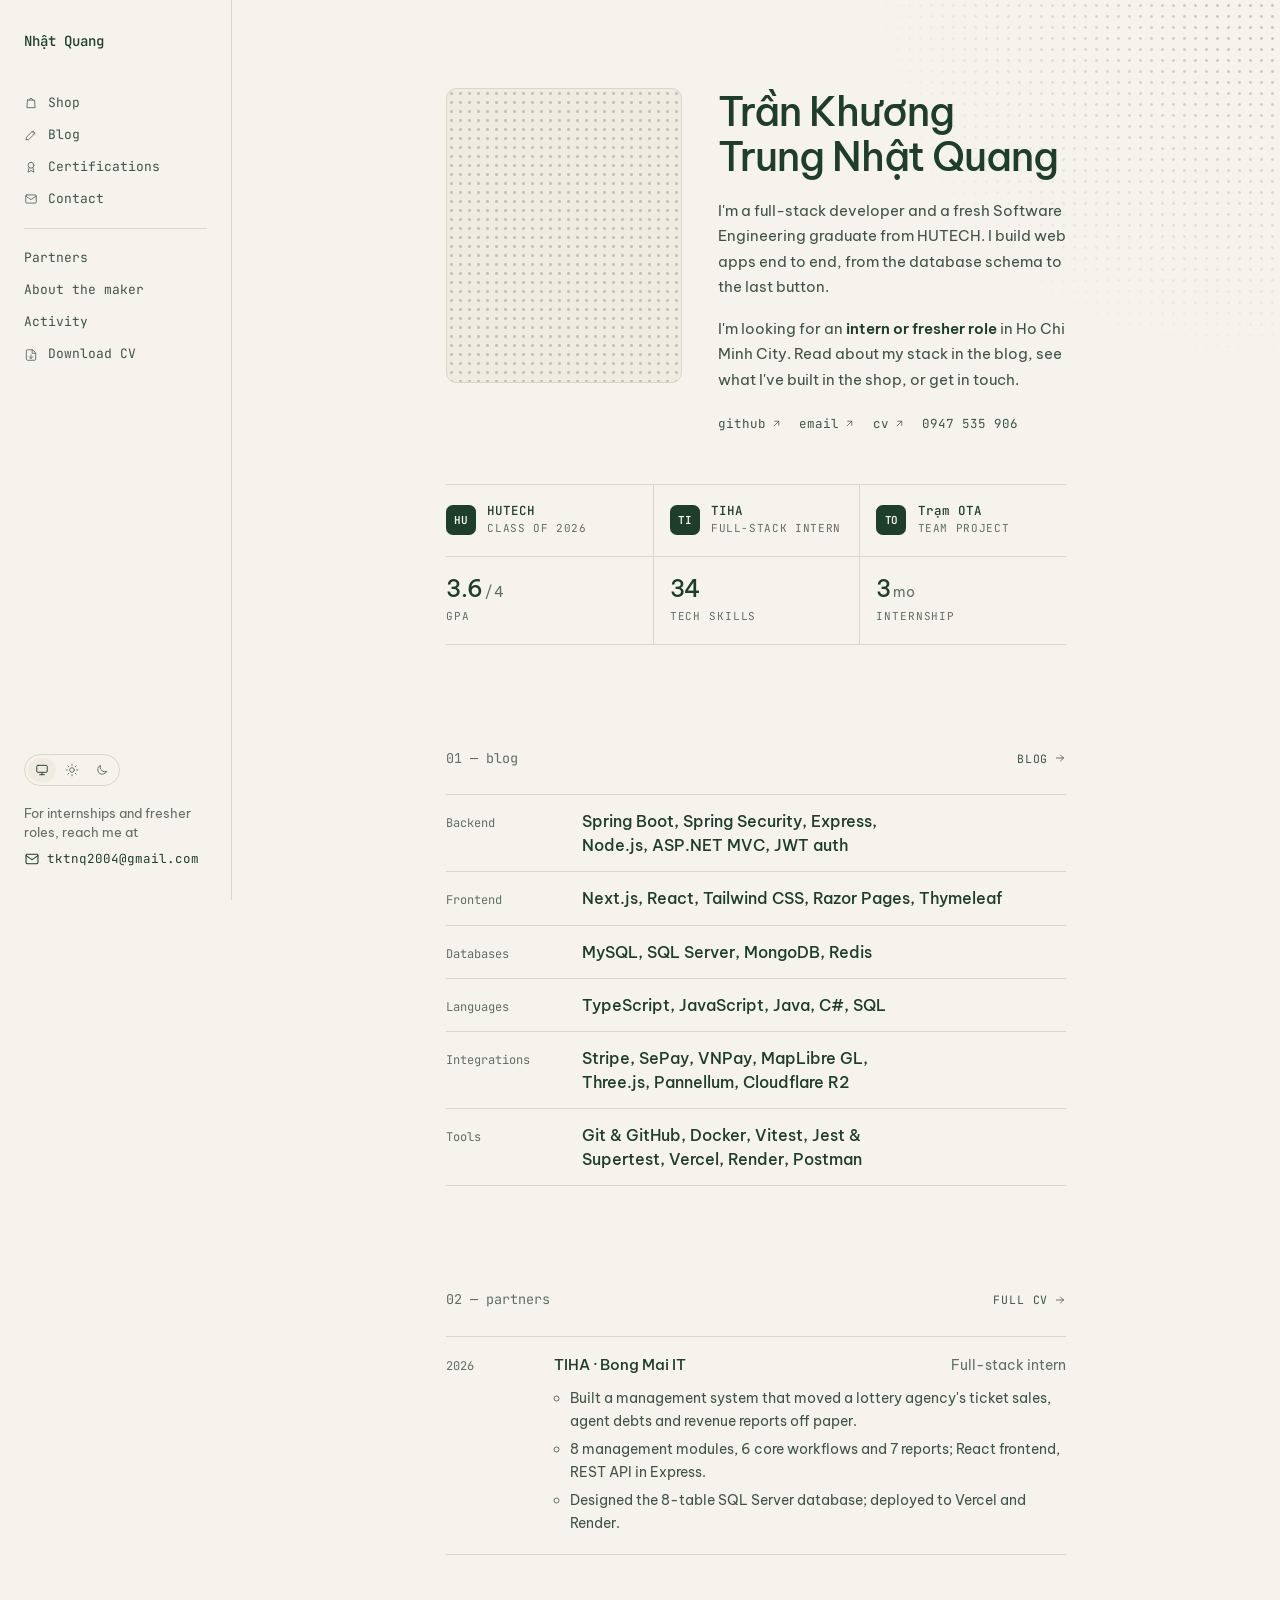
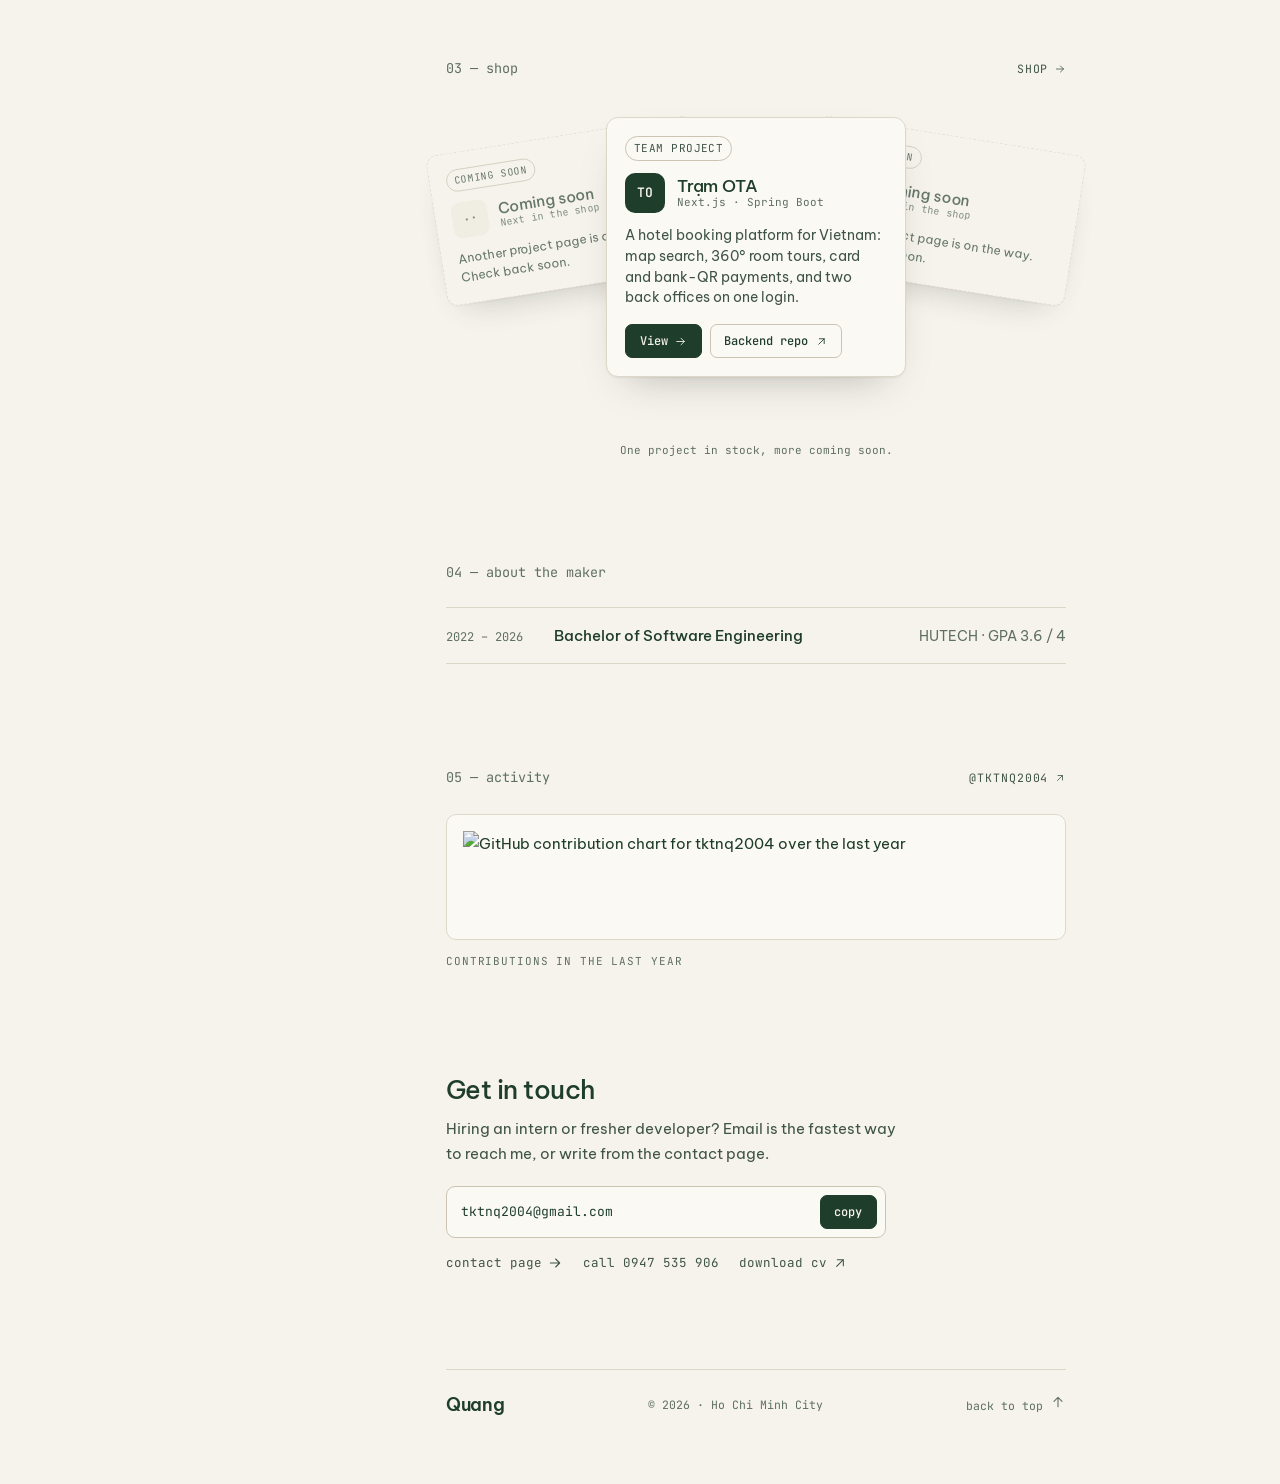
==== index.html @ 79e47b74 "first point" ====
<!doctype html>
<html lang="en">
<head>
  <meta charset="utf-8">
  <meta name="viewport" content="width=device-width, initial-scale=1">
  <title>Trần Khương Trung Nhật Quang · Full-stack Developer</title>
  <meta name="description" content="Intern / fresher full-stack developer in Ho Chi Minh City. CV, tech stack posts, projects and contact.">
  <meta property="og:title" content="Trần Khương Trung Nhật Quang · Full-stack Developer">
  <meta property="og:description" content="Intern / fresher full-stack developer in Ho Chi Minh City. CV, tech stack posts, projects and contact.">
  <meta property="og:type" content="website">
  <meta property="og:image" content="assets/og.png">
  <meta name="theme-color" content="#f6f3ec" media="(prefers-color-scheme: light)">
  <meta name="theme-color" content="#121a15" media="(prefers-color-scheme: dark)">
  <link rel="icon" href="assets/favicon.svg" type="image/svg+xml">
  <link rel="preconnect" href="https://fonts.googleapis.com">
  <link rel="preconnect" href="https://fonts.gstatic.com" crossorigin>
  <link rel="stylesheet" href="https://fonts.googleapis.com/css2?family=Be+Vietnam+Pro:wght@400;500;600&family=JetBrains+Mono:wght@400;500;600&display=swap">
  <script>try { var t = localStorage.getItem('theme'); if (t === 'light' || t === 'dark') document.documentElement.dataset.theme = t; } catch (e) {}</script>
  <link rel="stylesheet" href="styles.css">
</head>
<body>
  <svg width="0" height="0" style="position:absolute" aria-hidden="true">
    <symbol id="i-arrow" viewBox="0 0 24 24"><path d="M5 12h14M13 6l6 6-6 6"/></symbol>
    <symbol id="i-ext" viewBox="0 0 24 24"><path d="M7 17L17 7M8 7h9v9"/></symbol>
    <symbol id="i-up" viewBox="0 0 24 24"><path d="M12 19V5M6 11l6-6 6 6"/></symbol>
    <symbol id="i-bag" viewBox="0 0 24 24"><path d="M6 7h12l1 13H5L6 7z"/><path d="M9 7a3 3 0 0 1 6 0"/></symbol>
    <symbol id="i-pen" viewBox="0 0 24 24"><path d="M4 20h4L19 9l-4-4L4 16v4z"/><path d="M14 6l4 4"/></symbol>
    <symbol id="i-award" viewBox="0 0 24 24"><circle cx="12" cy="9" r="5"/><path d="M8.5 13.5L7 21l5-3 5 3-1.5-7.5"/></symbol>
    <symbol id="i-list" viewBox="0 0 24 24"><rect x="5" y="4" width="14" height="17" rx="2"/><path d="M9 4h6v3H9zM9 11h6M9 15h4"/></symbol>
    <symbol id="i-file" viewBox="0 0 24 24"><path d="M14 3H6a2 2 0 0 0-2 2v14a2 2 0 0 0 2 2h12a2 2 0 0 0 2-2V9z"/><path d="M14 3v6h6M12 12v6M9 15l3 3 3-3"/></symbol>
    <symbol id="i-mail" viewBox="0 0 24 24"><rect x="3" y="5" width="18" height="14" rx="2"/><path d="M3 7l9 6 9-6"/></symbol>
    <symbol id="i-monitor" viewBox="0 0 24 24"><rect x="3" y="4" width="18" height="12" rx="2"/><path d="M8 20h8M12 16v4"/></symbol>
    <symbol id="i-sun" viewBox="0 0 24 24"><circle cx="12" cy="12" r="4"/><path d="M12 2v2M12 20v2M4.9 4.9l1.4 1.4M17.7 17.7l1.4 1.4M2 12h2M20 12h2M4.9 19.1l1.4-1.4M17.7 6.3l1.4-1.4"/></symbol>
    <symbol id="i-moon" viewBox="0 0 24 24"><path d="M20 14.5A8 8 0 0 1 9.5 4a8 8 0 1 0 10.5 10.5Z"/></symbol>
    <symbol id="i-menu" viewBox="0 0 24 24"><path d="M4 7h16M4 12h16M4 17h16"/></symbol>
    <symbol id="i-close" viewBox="0 0 24 24"><path d="M6 6l12 12M18 6L6 18"/></symbol>
    <symbol id="i-plus" viewBox="0 0 24 24"><path d="M12 5v14M5 12h14"/></symbol>
    <symbol id="i-check" viewBox="0 0 24 24"><path d="M5 12l5 5 9-10"/></symbol>
  </svg>

  <a class="skip" href="#main">Skip to content</a>

  <header class="topbar">
    <a href="index.html">Nhật Quang</a>
    <button class="menu-btn" type="button" aria-label="Open menu" aria-expanded="false" aria-controls="side"><svg class="icon" aria-hidden="true"><use href="#i-menu"/></svg></button>
  </header>

  <aside class="side" id="side" aria-label="Site">
    <a class="side-name" href="index.html">Nhật Quang</a>
    <nav aria-label="Main">
      <div class="side-group">
        <a href="shop.html"><svg class="icon" aria-hidden="true"><use href="#i-bag"/></svg>Shop</a>
        <a href="blog.html"><svg class="icon" aria-hidden="true"><use href="#i-pen"/></svg>Blog</a>
        <a href="certifications.html"><svg class="icon" aria-hidden="true"><use href="#i-award"/></svg>Certifications</a>
        <a href="contact.html"><svg class="icon" aria-hidden="true"><use href="#i-mail"/></svg>Contact</a>
      </div>
      <div class="side-group">
        <a href="index.html#partners">Partners</a>
        <a href="index.html#maker">About the maker</a>
        <a href="index.html#activity">Activity</a>
        <a href="assets/Tran-Khuong-Trung-Nhat-Quang-CV.pdf" download><svg class="icon" aria-hidden="true"><use href="#i-file"/></svg>Download CV</a>
      </div>
    </nav>
    <div class="side-foot">
      <div class="theme" role="group" aria-label="Theme">
        <button type="button" data-theme-set="system" aria-label="Use system theme"><svg class="icon" aria-hidden="true"><use href="#i-monitor"/></svg></button>
        <button type="button" data-theme-set="light" aria-label="Light theme"><svg class="icon" aria-hidden="true"><use href="#i-sun"/></svg></button>
        <button type="button" data-theme-set="dark" aria-label="Dark theme"><svg class="icon" aria-hidden="true"><use href="#i-moon"/></svg></button>
      </div>
      <p class="side-reach">For internships and fresher roles, reach me at</p>
      <a class="side-mail" href="mailto:tktnq2004@gmail.com"><svg class="icon" aria-hidden="true"><use href="#i-mail"/></svg>tktnq2004@gmail.com</a>
    </div>
  </aside>

  <main class="main" id="main">
    <div class="dots dots-tr" aria-hidden="true"></div>
    <div class="col">
      <section class="hero" aria-label="Introduction">
        <div class="avatar">
          <!-- Portrait goes here: save it as assets/avatar.jpg (about 4:5). Until then the dot frame shows. -->
          <img src="assets/avatar.jpg" width="472" height="590" alt="Portrait of Trần Khương Trung Nhật Quang">
        </div>
        <div>
          <h1>Trần Khương Trung Nhật Quang</h1>
          <p>I'm a full-stack developer and a fresh Software Engineering graduate from HUTECH. I build web apps end to end, from the database schema to the last button.</p>
          <p>I'm looking for an <strong>intern or fresher role</strong> in Ho Chi Minh City. Read about my stack in the blog, see what I've built in the shop, or get in touch.</p>
          <ul class="links">
            <li><a href="https://github.com/tktnq2004" rel="me noopener">github <svg class="icon" aria-hidden="true"><use href="#i-ext"/></svg></a></li>
            <li><a href="mailto:tktnq2004@gmail.com">email <svg class="icon" aria-hidden="true"><use href="#i-ext"/></svg></a></li>
            <li><a href="assets/Tran-Khuong-Trung-Nhat-Quang-CV.pdf" download>cv <svg class="icon" aria-hidden="true"><use href="#i-ext"/></svg></a></li>
            <li><a href="tel:+84947535906">0947 535 906</a></li>
            <!-- TODO: add linkedin once you have the URL -->
          </ul>
        </div>
      </section>

      <div class="facts-grid">
        <div class="row3">
          <div class="badge"><span class="mono-tile" aria-hidden="true">HU</span><div><b>HUTECH</b><span>Class of 2026</span></div></div>
          <div class="badge"><span class="mono-tile" aria-hidden="true">TI</span><div><b>TIHA</b><span>Full-stack intern</span></div></div>
          <div class="badge"><span class="mono-tile" aria-hidden="true">TO</span><div><b>Trạm OTA</b><span>Team project</span></div></div>
        </div>
        <div class="row3 stats">
          <div class="stat"><b>3.6<small> / 4</small></b><span>GPA</span></div>
          <div class="stat"><b>34</b><span>Tech skills</span></div>
          <div class="stat"><b>3<small> mo</small></b><span>Internship</span></div>
        </div>
      </div>

      <div class="sections">
      <section class="sec" id="blog" aria-labelledby="h-blog">
        <div class="sec-head">
          <h2 id="h-blog">blog</h2>
          <a class="sec-more" href="blog.html">blog <svg class="icon" aria-hidden="true"><use href="#i-arrow"/></svg></a>
        </div>
        <ul class="stack-list">
          <li id="backend"><span class="stack-k">Backend</span><h3>Spring Boot, Spring Security, Express, Node.js, ASP.NET MVC, JWT auth</h3></li>
          <li id="frontend"><span class="stack-k">Frontend</span><h3>Next.js, React, Tailwind CSS, Razor Pages, Thymeleaf</h3></li>
          <li id="databases"><span class="stack-k">Databases</span><h3>MySQL, SQL Server, MongoDB, Redis</h3></li>
          <li id="languages"><span class="stack-k">Languages</span><h3>TypeScript, JavaScript, Java, C#, SQL</h3></li>
          <li id="integrations"><span class="stack-k">Integrations</span><h3>Stripe, SePay, VNPay, MapLibre GL, Three.js, Pannellum, Cloudflare R2</h3></li>
          <li id="tools"><span class="stack-k">Tools</span><h3>Git &amp; GitHub, Docker, Vitest, Jest &amp; Supertest, Vercel, Render, Postman</h3></li>
        </ul>
      </section>

      <section class="sec" id="partners" aria-labelledby="h-partners">
        <div class="sec-head">
          <h2 id="h-partners">partners</h2>
          <a class="sec-more" href="assets/Tran-Khuong-Trung-Nhat-Quang-CV.pdf" download>full cv <svg class="icon" aria-hidden="true"><use href="#i-arrow"/></svg></a>
        </div>
        <ul class="rows">
          <li>
            <div class="row-line"><span class="row-when">2026</span><span class="row-title">TIHA · Bong Mai IT</span><span class="row-org">Full-stack intern</span></div>
            <div class="row-detail">
              <ul>
                <li>Built a management system that moved a lottery agency's ticket sales, agent debts and revenue reports off paper.</li>
                <li>8 management modules, 6 core workflows and 7 reports; React frontend, REST API in Express.</li>
                <li>Designed the 8-table SQL Server database; deployed to Vercel and Render.</li>
              </ul>
            </div>
          </li>
        </ul>
      </section>

      <section class="sec" id="shop" aria-labelledby="h-shop">
        <div class="sec-head">
          <h2 id="h-shop">shop</h2>
          <a class="sec-more" href="shop.html">shop <svg class="icon" aria-hidden="true"><use href="#i-arrow"/></svg></a>
        </div>
        <div class="fan" data-fan data-start="1">
            <article class="pcard pcard-soon" data-pos="-1">
              <ul class="tags"><li>Coming soon</li></ul>
              <div class="pcard-head">
                <span class="mono-tile" aria-hidden="true">··</span>
                <h3>Coming soon<small>Next in the shop</small></h3>
              </div>
              <p>Another project page is on the way. Check back soon.</p>
            </article>
            <article class="pcard" data-pos="0">
              <ul class="tags"><li>Team project</li></ul>
              <div class="pcard-head">
                <span class="mono-tile" aria-hidden="true">TO</span>
                <h3>Trạm OTA<small>Next.js · Spring Boot</small></h3>
              </div>
              <p>A hotel booking platform for Vietnam: map search, 360° room tours, card and bank-QR payments, and two back offices on one login.</p>
              <div class="pcard-actions">
                <a class="btn btn-ink" href="shop-tram-ota.html">View <svg class="icon" aria-hidden="true"><use href="#i-arrow"/></svg></a>
                <a class="btn btn-line" href="https://github.com/tktnq2004/Mini-OTA-Upgrade" rel="noopener">Backend repo <svg class="icon" aria-hidden="true"><use href="#i-ext"/></svg></a>
              </div>
            </article>
            <article class="pcard pcard-soon" data-pos="1">
              <ul class="tags"><li>Coming soon</li></ul>
              <div class="pcard-head">
                <span class="mono-tile" aria-hidden="true">··</span>
                <h3>Coming soon<small>Next in the shop</small></h3>
              </div>
              <p>Another project page is on the way. Check back soon.</p>
            </article>
        </div>
        <p class="fan-hint">One project in stock, more coming soon.</p>
      </section>

      <section class="sec" id="maker" aria-labelledby="h-maker">
        <div class="sec-head">
          <h2 id="h-maker">about the maker</h2>
        </div>
        <ul class="rows">
          <li><div class="row-line"><span class="row-when">2022 – 2026</span><span class="row-title">Bachelor of Software Engineering</span><span class="row-org">HUTECH · GPA 3.6 / 4</span></div></li>
        </ul>
      </section>

      <section class="sec" id="certifications" data-certs hidden aria-labelledby="h-certs">
        <div class="sec-head">
          <h2 id="h-certs">certifications</h2>
          <a class="sec-more" href="certifications.html">all certifications <svg class="icon" aria-hidden="true"><use href="#i-arrow"/></svg></a>
        </div>
        <div class="certs"></div>
      </section>

      <section class="sec" id="activity" aria-labelledby="h-gh">
        <div class="sec-head">
          <h2 id="h-gh">activity</h2>
          <a class="sec-more" href="https://github.com/tktnq2004" rel="noopener">@tktnq2004 <svg class="icon" aria-hidden="true"><use href="#i-ext"/></svg></a>
        </div>
        <div class="gh">
          <img src="https://ghchart.rshah.org/1f3d2b/tktnq2004" width="663" height="104" alt="GitHub contribution chart for tktnq2004 over the last year" loading="lazy">
        </div>
        <p class="gh-cap">Contributions in the last year</p>
      </section>
      </div>

      <section class="hello" id="contact" aria-labelledby="h-hello">
        <h2 id="h-hello">Get in touch</h2>
        <p>Hiring an intern or fresher developer? Email is the fastest way to reach me, or write from the contact page.</p>
        <div class="mailbox">
          <span>tktnq2004@gmail.com</span>
          <button class="btn btn-ink" type="button" data-copy="tktnq2004@gmail.com">copy</button>
        </div>
        <div class="hello-links">
          <a href="contact.html">contact page <svg class="icon" aria-hidden="true"><use href="#i-arrow"/></svg></a>
          <a href="tel:+84947535906">call 0947 535 906</a>
          <a href="assets/Tran-Khuong-Trung-Nhat-Quang-CV.pdf" download>download cv <svg class="icon" aria-hidden="true"><use href="#i-ext"/></svg></a>
        </div>
      </section>

      <footer class="foot">
        <b>Quang</b>
        <span>© 2026 · Ho Chi Minh City</span>
        <a href="#main">back to top <svg class="icon" aria-hidden="true"><use href="#i-up"/></svg></a>
      </footer>
    </div>
  </main>

  <script src="data/certifications.js"></script>
  <script src="script.js"></script>
</body>
</html>
---- styles.css ----
:root {
  --paper: #f6f3ec;
  --surface: #fbf9f4;
  --sunk: #efebe1;
  --ink: #1f3d2b;
  --ink-2: #3f5446;
  --ink-3: #5f6f63;
  --line: #ddd7c9;
  --line-2: #cbc4b3;
  --accent: #c4622d;
  --accent-ink: #a64e1f;
  --accent-fill: #b0521d;
  --on-accent: #ffffff;
  --dot: rgba(31, 61, 43, .22);
  --card-shadow: 0 1px 2px rgba(31, 41, 30, .06), 0 18px 40px -22px rgba(31, 41, 30, .35);
  --ok: #2f7d4e;
  --bad: #b8432f;
  --on-status: #ffffff;
  --side: 232px;
  --col: 620px;
  --mono: "JetBrains Mono", ui-monospace, "Cascadia Code", Menlo, Consolas, monospace;
  color-scheme: light;
}

@media (prefers-color-scheme: dark) {
  :root:not([data-theme="light"]) {
    --paper: #121a15;
    --surface: #18221c;
    --sunk: #1d2822;
    --ink: #ebe6d9;
    --ink-2: #c6c3b6;
    --ink-3: #9da79f;
    --line: #2b382f;
    --line-2: #3a4a3f;
    --accent: #e2834f;
    --accent-ink: #f09a68;
    --accent-fill: #e2834f;
    --on-accent: #1a120c;
    --dot: rgba(160, 200, 172, .16);
    --card-shadow: 0 1px 2px rgba(0, 0, 0, .3), 0 18px 40px -22px rgba(0, 0, 0, .8);
    --ok: #8fbf96;
    --bad: #e0927a;
    --on-status: #121a15;
    color-scheme: dark;
  }
}
:root[data-theme="dark"] {
  --paper: #121a15;
  --surface: #18221c;
  --sunk: #1d2822;
  --ink: #ebe6d9;
  --ink-2: #c6c3b6;
  --ink-3: #9da79f;
  --line: #2b382f;
  --line-2: #3a4a3f;
  --accent: #e2834f;
  --accent-ink: #f09a68;
  --accent-fill: #e2834f;
  --on-accent: #1a120c;
  --dot: rgba(160, 200, 172, .16);
  --card-shadow: 0 1px 2px rgba(0, 0, 0, .3), 0 18px 40px -22px rgba(0, 0, 0, .8);
  --ok: #8fbf96;
  --bad: #e0927a;
  --on-status: #121a15;
  color-scheme: dark;
}

*, *::before, *::after { box-sizing: border-box; }

html { -webkit-text-size-adjust: 100%; scroll-behavior: smooth; scroll-padding-top: 64px; }

body {
  margin: 0;
  background: var(--paper);
  color: var(--ink);
  font-family: "Be Vietnam Pro", system-ui, -apple-system, "Segoe UI", sans-serif;
  font-size: 15px;
  line-height: 1.7;
  -webkit-font-smoothing: antialiased;
  overflow-x: clip;
}

::selection { background: var(--accent-fill); color: var(--on-accent); }
html { scrollbar-color: var(--line-2) var(--paper); }
:focus-visible { outline: 2px solid var(--accent); outline-offset: 3px; border-radius: 4px; }

img { display: block; max-width: 100%; height: auto; }
a { color: inherit; }
p { margin: 0 0 1rem; }
h1, h2, h3, h4 { margin: 0; font-weight: 500; line-height: 1.25; text-wrap: balance; }

.mono { font-family: var(--mono); }
.sr { position: absolute; width: 1px; height: 1px; overflow: hidden; clip: rect(0 0 0 0); white-space: nowrap; }
.skip {
  position: absolute; left: 1rem; top: -4rem; z-index: 60;
  padding: .45rem .8rem; background: var(--ink); color: var(--paper);
  border-radius: 6px; text-decoration: none; font-family: var(--mono); font-size: 13px;
}
.skip:focus { top: 1rem; }

.icon {
  width: 16px; height: 16px; flex: none;
  fill: none; stroke: currentColor; stroke-width: 1.6;
  stroke-linecap: round; stroke-linejoin: round;
}

/* halftone dot field, the one ornament */
.dots {
  position: absolute; pointer-events: none; z-index: 0;
  background-image: radial-gradient(var(--dot) 1.2px, transparent 1.6px);
  background-size: 11px 11px;
}
.dots-tr {
  top: 0; right: 0; width: min(420px, 45vw); height: 380px;
  -webkit-mask-image: radial-gradient(ellipse at top right, #000 10%, transparent 70%);
  mask-image: radial-gradient(ellipse at top right, #000 10%, transparent 70%);
}
/* ---------- sidebar ---------- */

.side {
  position: fixed; inset: 0 auto 0 0; z-index: 30;
  width: var(--side);
  display: flex; flex-direction: column;
  padding: 30px 24px 26px;
  border-right: 1px solid var(--line);
  background: var(--paper);
  overflow-y: auto;
}
.side-name {
  font-family: var(--mono); font-size: 14px; font-weight: 500;
  text-decoration: none; margin-bottom: 34px;
}
.side nav { display: flex; flex-direction: column; }
.side-group { display: flex; flex-direction: column; gap: 2px; padding: 14px 0; border-top: 1px solid var(--line); }
.side-group:first-child { border-top: 0; padding-top: 0; }
.side-group a {
  display: flex; align-items: center; gap: .6rem;
  padding: 4px 0;
  font-family: var(--mono); font-size: 13px; color: var(--ink-2);
  text-decoration: none;
  transition: color .15s, transform .2s;
}
.side-group a[hidden] { display: none; }
.side-group a:hover { color: var(--ink); transform: translateX(2px); }
.side-group a[aria-current="page"], .side-group a.is-here { color: var(--accent-ink); }
.side-group .icon { width: 14px; height: 14px; color: var(--ink-3); }

.side-foot { margin-top: auto; padding-top: 22px; }
.theme {
  display: inline-flex; gap: 2px; padding: 3px;
  border: 1px solid var(--line); border-radius: 999px;
}
.theme button {
  display: grid; place-items: center;
  width: 28px; height: 24px; border: 0; border-radius: 999px;
  background: transparent; color: var(--ink-3); cursor: pointer;
}
.theme button:hover { color: var(--ink); }
.theme button[aria-pressed="true"] { background: var(--sunk); color: var(--ink); }
.theme .icon { width: 14px; height: 14px; }
.side-reach { margin: 18px 0 6px; font-size: 12.5px; line-height: 1.5; color: var(--ink-3); }
.side-mail {
  display: inline-flex; align-items: center; gap: .45rem;
  font-family: var(--mono); font-size: 12.5px; text-decoration: none;
  word-break: break-all;
}
.side-mail:hover { color: var(--accent-ink); }

.topbar { display: none; }

/* ---------- main column ---------- */

.main {
  position: relative;
  margin-left: var(--side);
  min-height: 100vh;
}
.col {
  position: relative; z-index: 1;
  width: 100%; max-width: calc(var(--col) + 48px);
  margin: 0 auto;
  padding: 88px 24px 64px;
}

/* ---------- hero ---------- */

.hero { display: grid; grid-template-columns: 236px 1fr; gap: 36px; align-items: start; }
.avatar {
  position: relative;
  aspect-ratio: 4 / 5;
  border-radius: 10px;
  overflow: hidden;
  background:
    radial-gradient(var(--dot) 1.3px, transparent 1.7px) 0 0 / 9px 9px,
    var(--sunk);
  border: 1px solid var(--line);
}
.avatar img {
  position: absolute; inset: 0; width: 100%; height: 100%;
  object-fit: cover;
  filter: grayscale(1) contrast(1.15) sepia(.35) hue-rotate(55deg) saturate(.8);
}
.avatar::after {
  /* halftone screen over the photo */
  content: ""; position: absolute; inset: 0;
  background: radial-gradient(rgba(0, 0, 0, .18) 1px, transparent 1.4px) 0 0 / 4px 4px;
  mix-blend-mode: multiply;
  opacity: 0;
}
.avatar.has-photo::after { opacity: 1; }

.hero h1 {
  font-size: clamp(1.9rem, 1.4rem + 1.6vw, 2.5rem);
  font-weight: 500;
  letter-spacing: -0.025em;
  line-height: 1.12;
  margin: 2px 0 18px;
}
.hero p { color: var(--ink-2); }
.hero p strong { color: var(--ink); font-weight: 600; }

.links { display: flex; flex-wrap: wrap; gap: .4rem 1.1rem; margin: 18px 0 0; padding: 0; list-style: none; }
.links a {
  display: inline-flex; align-items: center; gap: .3rem;
  font-family: var(--mono); font-size: 12.5px; color: var(--ink-2);
  text-decoration: none;
}
.links a:hover { color: var(--accent-ink); }
.links .icon { width: 11px; height: 11px; }

/* badge + stats rows */
.facts-grid { margin-top: 48px; border-top: 1px solid var(--line); }
.row3 { display: grid; grid-template-columns: repeat(3, minmax(0, 1fr)); border-bottom: 1px solid var(--line); }
.row3 > * { padding: 18px 16px; border-left: 1px solid var(--line); }
.row3 > :first-child { border-left: 0; padding-left: 0; }
.badge { display: flex; align-items: center; gap: .7rem; }
.mono-tile {
  display: grid; place-items: center; flex: none;
  width: 30px; height: 30px; border-radius: 7px;
  background: var(--ink); color: var(--paper);
  font-family: var(--mono); font-size: 11px; font-weight: 600; letter-spacing: -.02em;
}
.badge div b { display: block; font-family: var(--mono); font-size: 12.5px; font-weight: 500; line-height: 1.35; }
.badge div span { display: block; font-family: var(--mono); font-size: 11px; letter-spacing: .06em; text-transform: uppercase; color: var(--ink-3); }
.stat b { display: block; font-size: 1.45rem; font-weight: 500; letter-spacing: -0.02em; line-height: 1.2; }
.stat b small { font-size: .62em; color: var(--ink-3); font-weight: 400; }
.stat span { display: block; margin-top: 4px; font-family: var(--mono); font-size: 11px; letter-spacing: .08em; text-transform: uppercase; color: var(--ink-3); }

/* ---------- numbered sections ---------- */

.sections { counter-reset: sec; }
.sec { counter-increment: sec; padding-top: 104px; }
.sec[hidden] { display: none; }
.sec-head {
  display: flex; align-items: baseline; justify-content: space-between; gap: 1rem;
  margin-bottom: 26px;
}
.sec-head h2 {
  font-family: var(--mono); font-size: 13.5px; font-weight: 400; color: var(--ink-3);
  letter-spacing: 0;
}
.sec-head h2::before { content: counter(sec, decimal-leading-zero) " — "; }
.sec-more {
  display: inline-flex; align-items: center; gap: .35rem;
  font-family: var(--mono); font-size: 11.5px; letter-spacing: .08em; text-transform: uppercase;
  color: var(--ink-2); text-decoration: none;
}
.sec-more:hover { color: var(--accent-ink); }
.sec-more .icon { width: 12px; height: 12px; transition: transform .2s; }
.sec-more:hover .icon { transform: translateX(2px); }

/* ---------- fanned project cards ---------- */

.fan { position: relative; height: 330px; margin: 0 -24px; }
.pcard {
  --x: 0%; --r: 0deg; --s: 1;
  position: absolute; left: 50%; top: 12px;
  width: min(300px, 78%);
  display: flex; flex-direction: column; gap: .75rem;
  padding: 18px 18px 18px;
  border: 1px solid var(--line);
  border-radius: 12px;
  background: var(--surface);
  box-shadow: var(--card-shadow);
  transform: translateX(-50%) translateX(var(--x)) rotate(var(--r)) scale(var(--s));
  transform-origin: 50% 100%;
  transition: transform .5s cubic-bezier(.16, 1, .3, 1), opacity .4s, filter .4s;
}
.pcard[data-pos="0"] { z-index: 3; }
.pcard[data-pos="-1"] { --x: -58%; --r: -9deg; --s: .9; z-index: 1; opacity: .78; cursor: pointer; }
.pcard[data-pos="1"] { --x: 58%; --r: 9deg; --s: .9; z-index: 2; opacity: .78; cursor: pointer; }
.pcard[data-pos="-1"]:hover { --r: -7deg; opacity: 1; }
.pcard[data-pos="1"]:hover { --r: 7deg; opacity: 1; }
.pcard[data-pos="-1"] *, .pcard[data-pos="1"] * { pointer-events: none; }
.tags { display: flex; flex-wrap: wrap; gap: 5px; margin: 0; padding: 0; list-style: none; }
.tags li {
  padding: 2px 8px; border: 1px solid var(--line-2); border-radius: 999px;
  font-family: var(--mono); font-size: 11px; letter-spacing: .04em; text-transform: uppercase; color: var(--ink-2);
}
.tags li.hot { background: var(--accent-fill); border-color: var(--accent-fill); color: var(--on-accent); }
.pcard-head { display: flex; align-items: center; gap: .75rem; }
.pcard-head .mono-tile { width: 40px; height: 40px; border-radius: 10px; font-size: 13px; }
.pcard h3 { font-size: 1.05rem; font-weight: 500; letter-spacing: -0.01em; }
.pcard h3 small { display: block; font-family: var(--mono); font-size: 11px; color: var(--ink-3); letter-spacing: 0; font-weight: 400; }
.pcard p { margin: 0; font-size: 13.5px; line-height: 1.55; color: var(--ink-2); }
.pcard-actions { display: flex; flex-wrap: wrap; gap: .5rem; margin-top: .25rem; }
.fan-hint { margin: 6px 0 0; text-align: center; font-family: var(--mono); font-size: 11px; color: var(--ink-3); }

.btn {
  display: inline-flex; align-items: center; gap: .4rem;
  min-height: 34px; padding: 0 .85rem;
  border-radius: 7px; border: 1px solid var(--ink);
  font-family: var(--mono); font-size: 12px; font-weight: 500;
  text-decoration: none; cursor: pointer; white-space: nowrap;
  transition: background-color .15s, color .15s, border-color .15s, transform .2s;
}
.btn .icon { width: 13px; height: 13px; }
.btn-ink { background: var(--ink); color: var(--paper); }
.btn-ink:hover { background: var(--accent-fill); border-color: var(--accent-fill); color: var(--on-accent); }
.btn-line { background: transparent; color: var(--ink); border-color: var(--line-2); }
.btn-line:hover { border-color: var(--ink); }

/* ---------- list rows (experience, education) ---------- */

.rows { margin: 0; padding: 0; list-style: none; border-top: 1px solid var(--line); }
.rows > li { padding: 15px 0; border-bottom: 1px solid var(--line); }
.row-line { display: grid; grid-template-columns: 92px 1fr auto; gap: 1rem; align-items: baseline; }
.row-when { font-family: var(--mono); font-size: 12px; color: var(--ink-3); font-variant-numeric: tabular-nums; }
.row-title { font-weight: 500; }
.row-org { font-size: 13.5px; color: var(--ink-3); text-align: right; }
.row-detail { margin: 10px 0 2px 92px; padding-left: 1rem; color: var(--ink-2); font-size: 13.5px; }
.row-detail ul { margin: 0; padding-left: 1rem; }
.row-detail li { margin-bottom: .3rem; }
.row-detail li::marker { color: var(--ink-3); }

/* ---------- chips ---------- */

.chips { display: flex; flex-wrap: wrap; gap: 6px; margin: 0; padding: 0; list-style: none; }
.chips li, .chips a {
  display: inline-block;
  padding: 4px 10px;
  border: 1px solid var(--line-2); border-radius: 6px;
  background: var(--surface);
  font-family: var(--mono); font-size: 12px; color: var(--ink);
  text-decoration: none;
}
.chips li:has(> a) { padding: 0; border: 0; background: none; }
.chips .more { border-style: dashed; color: var(--ink-3); background: transparent; }
.chips a.more:hover { color: var(--accent-ink); border-color: var(--accent); }

/* ---------- certifications ---------- */

.certs { display: grid; grid-template-columns: repeat(3, minmax(0, 1fr)); gap: 12px; }
.cert {
  display: flex; flex-direction: column; align-items: center; gap: .5rem; text-align: center;
  padding: 20px 14px 16px;
  border: 1px solid var(--line); border-radius: 10px; background: var(--surface);
}
.cert b { font-weight: 500; font-size: 14px; line-height: 1.35; }
.cert span { font-family: var(--mono); font-size: 11px; letter-spacing: .08em; text-transform: uppercase; color: var(--ink-3); }
.cert a { font-family: var(--mono); font-size: 11px; color: var(--accent-ink); text-decoration: none; }

/* ---------- github ---------- */

.gh {
  padding: 16px; border: 1px solid var(--line); border-radius: 10px; background: var(--surface);
  overflow-x: auto;
}
.gh img { width: 100%; min-width: 540px; height: auto; mix-blend-mode: multiply; }
:root[data-theme="dark"] .gh img { filter: invert(1) hue-rotate(180deg) brightness(.9); mix-blend-mode: normal; }
@media (prefers-color-scheme: dark) {
  :root:not([data-theme="light"]) .gh img { filter: invert(1) hue-rotate(180deg) brightness(.9); mix-blend-mode: normal; }
}
.gh-cap { margin: 12px 0 0; font-family: var(--mono); font-size: 11px; letter-spacing: .08em; text-transform: uppercase; color: var(--ink-3); }

/* ---------- contact ---------- */

.hello { padding-top: 104px; }
.hello h2 { font-size: 1.6rem; font-weight: 500; letter-spacing: -0.02em; }
.hello p { margin: .6rem 0 1.2rem; color: var(--ink-2); max-width: 46ch; }
.mailbox {
  display: flex; align-items: center; justify-content: space-between; gap: .75rem;
  max-width: 440px;
  padding: 8px 8px 8px 14px;
  border: 1px solid var(--line-2); border-radius: 9px; background: var(--surface);
}
.mailbox span { font-family: var(--mono); font-size: 13px; overflow: hidden; text-overflow: ellipsis; }
.hello-links { display: flex; flex-wrap: wrap; gap: .5rem 1.25rem; margin-top: 14px; }
.hello-links a { font-family: var(--mono); font-size: 12.5px; color: var(--ink-2); text-decoration: none; display: inline-flex; gap: .3rem; align-items: center; }
.hello-links a:hover { color: var(--accent-ink); }

.foot {
  display: flex; justify-content: space-between; align-items: center; gap: 1rem;
  margin-top: 96px; padding-top: 20px;
  border-top: 1px solid var(--line);
  font-family: var(--mono); font-size: 11.5px; color: var(--ink-3);
}
.foot a { text-decoration: none; }
.foot a:hover { color: var(--accent-ink); }
.foot b { font-family: "Be Vietnam Pro", sans-serif; font-size: 1.1rem; font-weight: 600; color: var(--ink); letter-spacing: -0.02em; }

/* ---------- inner pages ---------- */

.page-head h1 { font-size: clamp(1.9rem, 1.4rem + 1.6vw, 2.5rem); font-weight: 500; letter-spacing: -0.025em; }
.page-head p { margin: 14px 0 0; color: var(--ink-2); max-width: 54ch; }
.crumb {
  display: inline-flex; align-items: center; gap: .4rem; margin-bottom: 26px;
  font-family: var(--mono); font-size: 12px; color: var(--ink-3); text-decoration: none;
}
.crumb:hover { color: var(--accent-ink); }
.crumb .icon { width: 12px; height: 12px; transform: rotate(180deg); }

/* case studies */
.case-facts { display: grid; grid-template-columns: repeat(2, minmax(0, 1fr)); gap: 0; margin: 28px 0 0; border-top: 1px solid var(--line); }
.case-facts div { padding: 12px 0; border-bottom: 1px solid var(--line); }
.case-facts div:nth-child(odd) { padding-right: 16px; }
.case-facts div:nth-child(even) { padding-left: 16px; border-left: 1px solid var(--line); }
.case-facts dt { font-family: var(--mono); font-size: 11px; letter-spacing: .08em; text-transform: uppercase; color: var(--ink-3); }
.case-facts dd { margin: 3px 0 0; font-size: 14px; }
.case-content p { color: var(--ink-2); }
.case-content p.big { font-size: 1.12rem; line-height: 1.6; color: var(--ink); }
.case-content h3 { font-size: 1rem; font-weight: 600; margin: 1.6rem 0 .4rem; }
.case-content ul { padding-left: 1.1rem; color: var(--ink-2); }
.case-content li { margin-bottom: .45rem; }
.case-content li::marker { color: var(--ink-3); }
.case-content li strong { color: var(--ink); font-weight: 600; }
code {
  font-family: var(--mono); font-size: .86em; padding: .05em .35em;
  border-radius: 4px; background: var(--sunk); color: var(--ink); white-space: nowrap;
}

.figure {
  margin: 28px 0 0; padding: 16px 16px 12px;
  border: 1px solid var(--line); border-radius: 12px; background: var(--surface);
}
.figure svg { display: block; width: 100%; height: auto; }
.figure figcaption { margin-top: 10px; font-family: var(--mono); font-size: 11px; color: var(--ink-3); }

.split { display: grid; grid-template-columns: 1fr 1fr; gap: 12px; }
.split > div { padding: 16px; border: 1px solid var(--line); border-radius: 10px; background: var(--surface); }
.split h3 { margin: 0; font-size: 1rem; font-weight: 600; }
.split .who { margin: 2px 0 10px; font-family: var(--mono); font-size: 11px; color: var(--ink-3); }
.split ul { margin: 0; font-size: 13.5px; }

.story { padding: 18px; border: 1px solid var(--line); border-radius: 10px; background: var(--surface); margin-top: 12px; }
.story h3 { margin: 0 0 .8rem; font-size: 1rem; font-weight: 600; }
.story dl { margin: 0; display: grid; grid-template-columns: 6.5rem 1fr; gap: .55rem 1rem; font-size: 13.5px; }
.story dt { font-family: var(--mono); font-size: 11px; letter-spacing: .06em; text-transform: uppercase; color: var(--ink-3); padding-top: .2rem; }
.story dd { margin: 0; color: var(--ink-2); }

.shots { display: grid; grid-template-columns: 1fr 1fr; gap: 12px; margin-top: 20px; }
.shots figure { margin: 0; }
.shots img { width: 100%; aspect-ratio: 16 / 10; object-fit: cover; object-position: top; border-radius: 8px; border: 1px solid var(--line); }
.shots figcaption { margin-top: 6px; font-family: var(--mono); font-size: 11px; color: var(--ink-3); }
.shots .span-2 { grid-column: span 2; }

/* architecture strip */
.arch { display: grid; grid-template-columns: repeat(4, minmax(0, 1fr)); gap: 10px; }
.arch-col { display: flex; flex-direction: column; gap: 6px; }
.arch-label { font-family: var(--mono); font-size: 11px; letter-spacing: .08em; text-transform: uppercase; color: var(--ink-3); }
.node { padding: 8px 10px; border: 1px solid var(--line-2); border-radius: 8px; background: var(--paper); font-size: 12.5px; line-height: 1.35; }
.node b { display: block; font-weight: 600; font-size: 13px; }
.node span { color: var(--ink-3); font-size: 11.5px; }
.node.key { border-color: var(--ink); border-width: 1.5px; }


/* authored diagrams */
.dg text { font-family: var(--mono); font-size: 11px; fill: var(--ink-3); }
.dg text.b { font-family: "Be Vietnam Pro", sans-serif; font-weight: 600; font-size: 11px; fill: var(--ink); }
.dg text.w { font-family: "Be Vietnam Pro", sans-serif; font-weight: 600; font-size: 11px; fill: var(--paper); }
.dg text.p { font-family: "Be Vietnam Pro", sans-serif; font-weight: 600; font-size: 11px; fill: var(--paper); }
.dg text.p2 { fill: var(--paper); opacity: .75; }
.dg text.w { fill: var(--on-status); }
.dg .card { fill: var(--paper); stroke: var(--line-2); }
.dg .ln { fill: none; stroke: var(--ink-3); stroke-width: 1.3; stroke-linecap: round; stroke-linejoin: round; }
.dg .ink { fill: var(--ink); }
.dg .acc { fill: var(--accent-fill); }
.dg .ok { fill: var(--ok); }
.dg .bad { fill: var(--bad); }
.dg .track { fill: var(--sunk); stroke: var(--line-2); }
.dg .ok-s { fill: none; stroke: var(--ok); stroke-width: 1.8; stroke-linecap: round; }


/* ---------- shop: projects ---------- */

.col.wide { max-width: calc(1040px + 48px); }
.sec-head h2.plain::before { content: none; }

.shopmeta { display: flex; align-items: center; justify-content: space-between; gap: 1rem; margin: 14px 0 18px; }
.count { margin: 0; font-family: var(--mono); font-size: 11px; letter-spacing: .08em; text-transform: uppercase; color: var(--ink-3); }

.prods { display: grid; grid-template-columns: repeat(3, minmax(0, 1fr)); gap: 18px; }
.prod {
  display: flex; flex-direction: column; gap: .65rem;
  padding: 20px;
  border: 1px solid var(--line); border-radius: 12px; background: var(--surface);
  transition: transform .2s, box-shadow .2s;
}
.prod:hover { transform: translateY(-2px); box-shadow: var(--card-shadow); }
.prod-top { display: flex; align-items: center; justify-content: space-between; gap: .75rem; margin-bottom: .35rem; }
.prod-top .mono-tile { width: 40px; height: 40px; border-radius: 10px; font-size: 13px; }
.prod h3 { font-size: 1.15rem; font-weight: 500; letter-spacing: -0.01em; }
.prod h3 a { text-decoration: none; }
.prod h3 a:hover { color: var(--accent-ink); }
.prod-desc { margin: 0; font-size: 13.5px; line-height: 1.55; color: var(--ink-2); }
.prod-stack { margin: 0; font-family: var(--mono); font-size: 11.5px; color: var(--ink-3); }
.prod-foot {
  display: flex; align-items: center; justify-content: space-between; gap: .75rem;
  min-height: 47px; margin-top: auto; padding-top: 12px; border-top: 1px solid var(--line);
}
.prod-when { font-family: var(--mono); font-size: 12px; color: var(--ink-2); }

/* coming soon: same card, dashed and quiet, never clickable */
.prod-soon { border-style: dashed; border-color: var(--line-2); background: transparent; }
.prod-soon:hover { transform: none; box-shadow: none; }
.prod-soon .mono-tile { background: var(--sunk); color: var(--ink-3); }
.prod-soon h3, .prod-soon .prod-when { color: var(--ink-3); }
.prod-soon .prod-foot { border-top-style: dashed; border-color: var(--line-2); }

/* authored covers */
.cover .cv-bg { fill: var(--ink); }
.cover pattern circle { fill: var(--paper); }
.cover .cv-dots { opacity: .22; }
.cover .cv-line { font-family: var(--mono); font-size: 14px; fill: var(--paper); opacity: .75; }

/* ---------- shop: product page ---------- */

.tags.after-title { margin: 12px 0 0; }
.buy-actions { display: flex; flex-wrap: wrap; gap: 8px; margin-top: 20px; }
.btn-lg { flex: 1 0 100%; justify-content: center; min-height: 42px; font-size: 13px; }

.cover .cv-skill { font-family: "Be Vietnam Pro", sans-serif; font-weight: 600; letter-spacing: -1.5px; fill: var(--paper); }
.row-title a { text-decoration: none; }
.row-title a:hover { color: var(--accent-ink); }

.pcard-soon { border-style: dashed; background: var(--paper); }
.pcard-soon .mono-tile { background: var(--sunk); color: var(--ink-3); }
.pcard-soon h3 { color: var(--ink-2); }

/* ---------- blog: the stack, one line per area ---------- */

.stack-list { margin: 36px 0 0; padding: 0; list-style: none; border-top: 1px solid var(--line); }
.sec .stack-list { margin-top: 0; }
.stack-list li { display: grid; grid-template-columns: 120px 1fr; gap: 1rem; align-items: baseline; padding: 14px 0; border-bottom: 1px solid var(--line); }
.stack-k { font-family: var(--mono); font-size: 12px; color: var(--ink-3); }
.stack-list h3 { font-size: 1rem; font-weight: 500; line-height: 1.5; }

/* ---------- product page (single column) ---------- */

.col-post { max-width: calc(720px + 48px); }
.post-head h1 { margin-top: 6px; font-size: clamp(1.7rem, 1.3rem + 1.4vw, 2.3rem); font-weight: 500; letter-spacing: -0.025em; line-height: 1.15; }
.post-head .lead { margin: 14px 0 0; color: var(--ink-2); }
.post-skills { padding-top: 72px; }
.post-skills .chips a:hover { border-color: var(--accent); color: var(--accent-ink); }

/* ---------- certifications, contact ---------- */

.certs-page { margin-top: 36px; }
.empty {
  display: flex; align-items: center; gap: 14px;
  margin-top: 36px; padding: 20px;
  border: 1px dashed var(--line-2); border-radius: 12px;
}
.empty[hidden] { display: none; }
.empty p { margin: 0; color: var(--ink-2); }
.empty b { color: var(--ink); font-weight: 600; }
.empty .mono-tile .icon { width: 16px; height: 16px; }

.contact-grid { display: grid; grid-template-columns: minmax(0, 1fr) minmax(0, 1fr); gap: 48px; margin-top: 40px; }
.contact-facts { margin-top: 18px; }
.contact-form { display: grid; gap: 12px; margin-top: 18px; }
.contact-form label { display: grid; gap: 4px; font-family: var(--mono); font-size: 11px; letter-spacing: .06em; text-transform: uppercase; color: var(--ink-3); }
.contact-form input, .contact-form textarea {
  width: 100%; padding: 9px 11px;
  border: 1px solid var(--line-2); border-radius: 8px;
  background: var(--surface); color: var(--ink);
  font: inherit; font-family: "Be Vietnam Pro", sans-serif; font-size: 14px; text-transform: none; letter-spacing: 0;
}
.contact-form input:focus, .contact-form textarea:focus { outline: 2px solid var(--accent); outline-offset: 1px; border-color: transparent; }
.contact-form ::placeholder { color: var(--ink-3); opacity: 1; }
.form-note { margin: 0; font-size: 12.5px; color: var(--ink-3); }

/* ---------- responsive ---------- */

@media (max-width: 1100px) {
  :root { --side: 200px; }
}

@media (max-width: 900px) {
  html { scroll-padding-top: 112px; }
  .topbar {
    position: sticky; top: 0; z-index: 40;
    display: flex; align-items: center; justify-content: space-between;
    height: 56px; padding: 0 16px;
    border-bottom: 1px solid var(--line);
    background: color-mix(in srgb, var(--paper) 92%, transparent);
    -webkit-backdrop-filter: blur(8px); backdrop-filter: blur(8px);
  }
  .topbar a { font-family: var(--mono); font-size: 14px; font-weight: 500; text-decoration: none; }
  .menu-btn {
    display: grid; place-items: center; width: 38px; height: 38px; margin-right: -8px;
    border: 0; background: transparent; color: var(--ink); cursor: pointer;
  }
  .menu-btn .icon { width: 20px; height: 20px; }
  .side {
    z-index: 50;
    width: min(300px, 86vw);
    transform: translateX(-102%);
    transition: transform .3s cubic-bezier(.16, 1, .3, 1);
    box-shadow: none;
  }
  .side.is-open { transform: none; box-shadow: 0 0 0 100vmax rgba(10, 20, 14, .35); }
  .main { margin-left: 0; }
  .col { padding: 40px 16px 48px; }
  .hero { grid-template-columns: 1fr; gap: 24px; }
  .avatar { width: min(260px, 70%); }
  .fan { height: auto; margin: 0; display: flex; flex-direction: column; gap: 12px; }
  .pcard, .pcard[data-pos] { position: relative; left: auto; top: auto; width: auto; transform: none; opacity: 1; cursor: auto; }
  .pcard[data-pos] * { pointer-events: auto; }
  .fan-hint { display: none; }
  .contact-grid { grid-template-columns: 1fr; gap: 36px; }
  .prods { grid-template-columns: 1fr; gap: 12px; }
  .pcard[data-pos="0"] { order: -1; }
  .pcard-soon p { display: none; }
  .sec, .hello { padding-top: 72px; }
}

@media (max-width: 600px) {
  .row3 { grid-template-columns: 1fr; }
  .row3 > * { border-left: 0; padding-left: 0; padding-right: 0; border-top: 1px solid var(--line); }
  .row3 > :first-child { border-top: 0; }
  .stats.row3 { grid-template-columns: repeat(3, minmax(0, 1fr)); }
  .stats.row3 > * { border-top: 0; border-left: 1px solid var(--line); padding-left: 10px; }
  .stats.row3 > :first-child { border-left: 0; padding-left: 0; }
  .row-line { grid-template-columns: 1fr; gap: 0; }
  .row-org { text-align: left; }
  .row-detail { margin-left: 0; padding-left: 0; }
  .certs { grid-template-columns: 1fr; }
  .case-facts { grid-template-columns: 1fr; }
  .case-facts div:nth-child(n) { padding: 12px 0; border-left: 0; }
  .split, .shots { grid-template-columns: 1fr; }
  .shots .span-2 { grid-column: auto; }
  .arch { grid-template-columns: 1fr 1fr; }
  .story dl { grid-template-columns: 1fr; gap: .1rem; }
  .story dd + dt { margin-top: .5rem; }
  .figure .dg text { font-size: 12.5px; }
  .foot { flex-direction: column; align-items: flex-start; }
  .stack-list li { grid-template-columns: 1fr; gap: 2px; }
}

@media (prefers-reduced-motion: reduce) {
  html { scroll-behavior: auto; }
  *, *::before, *::after { transition-duration: .01ms !important; }
}
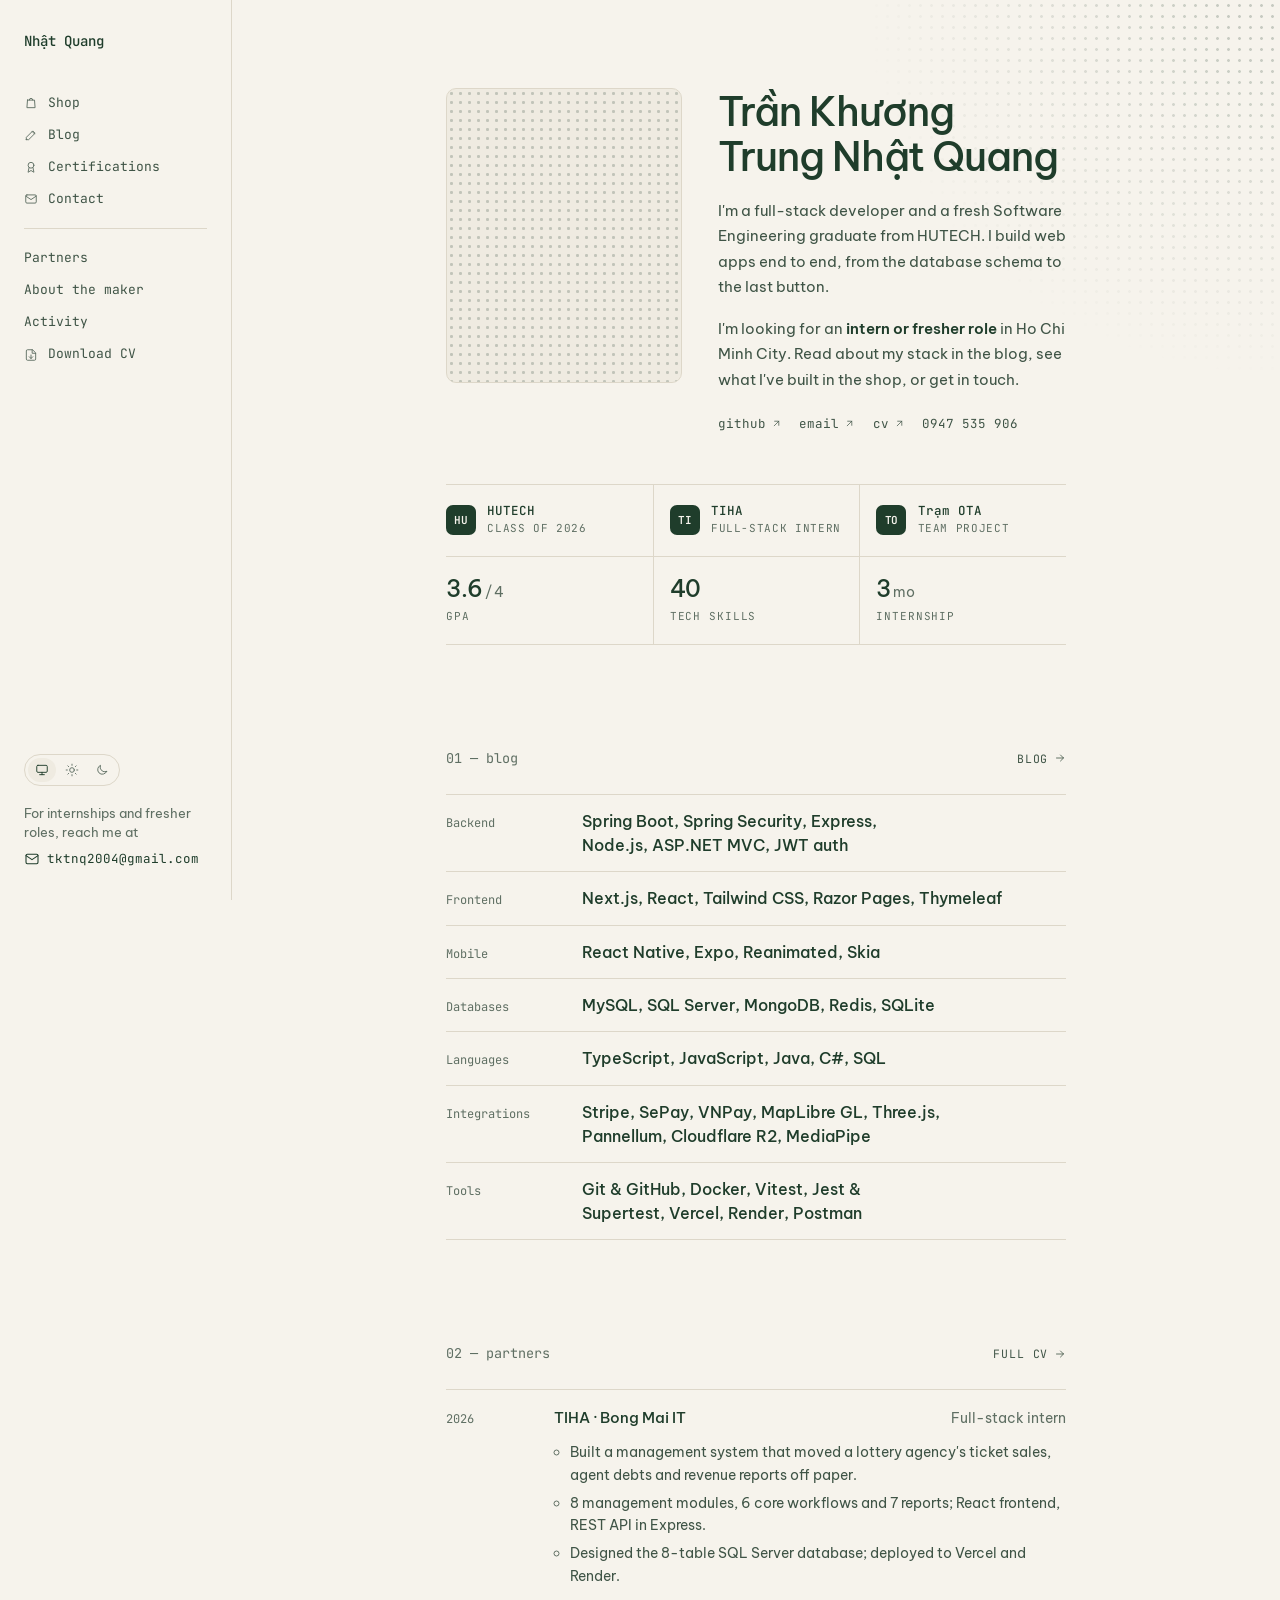
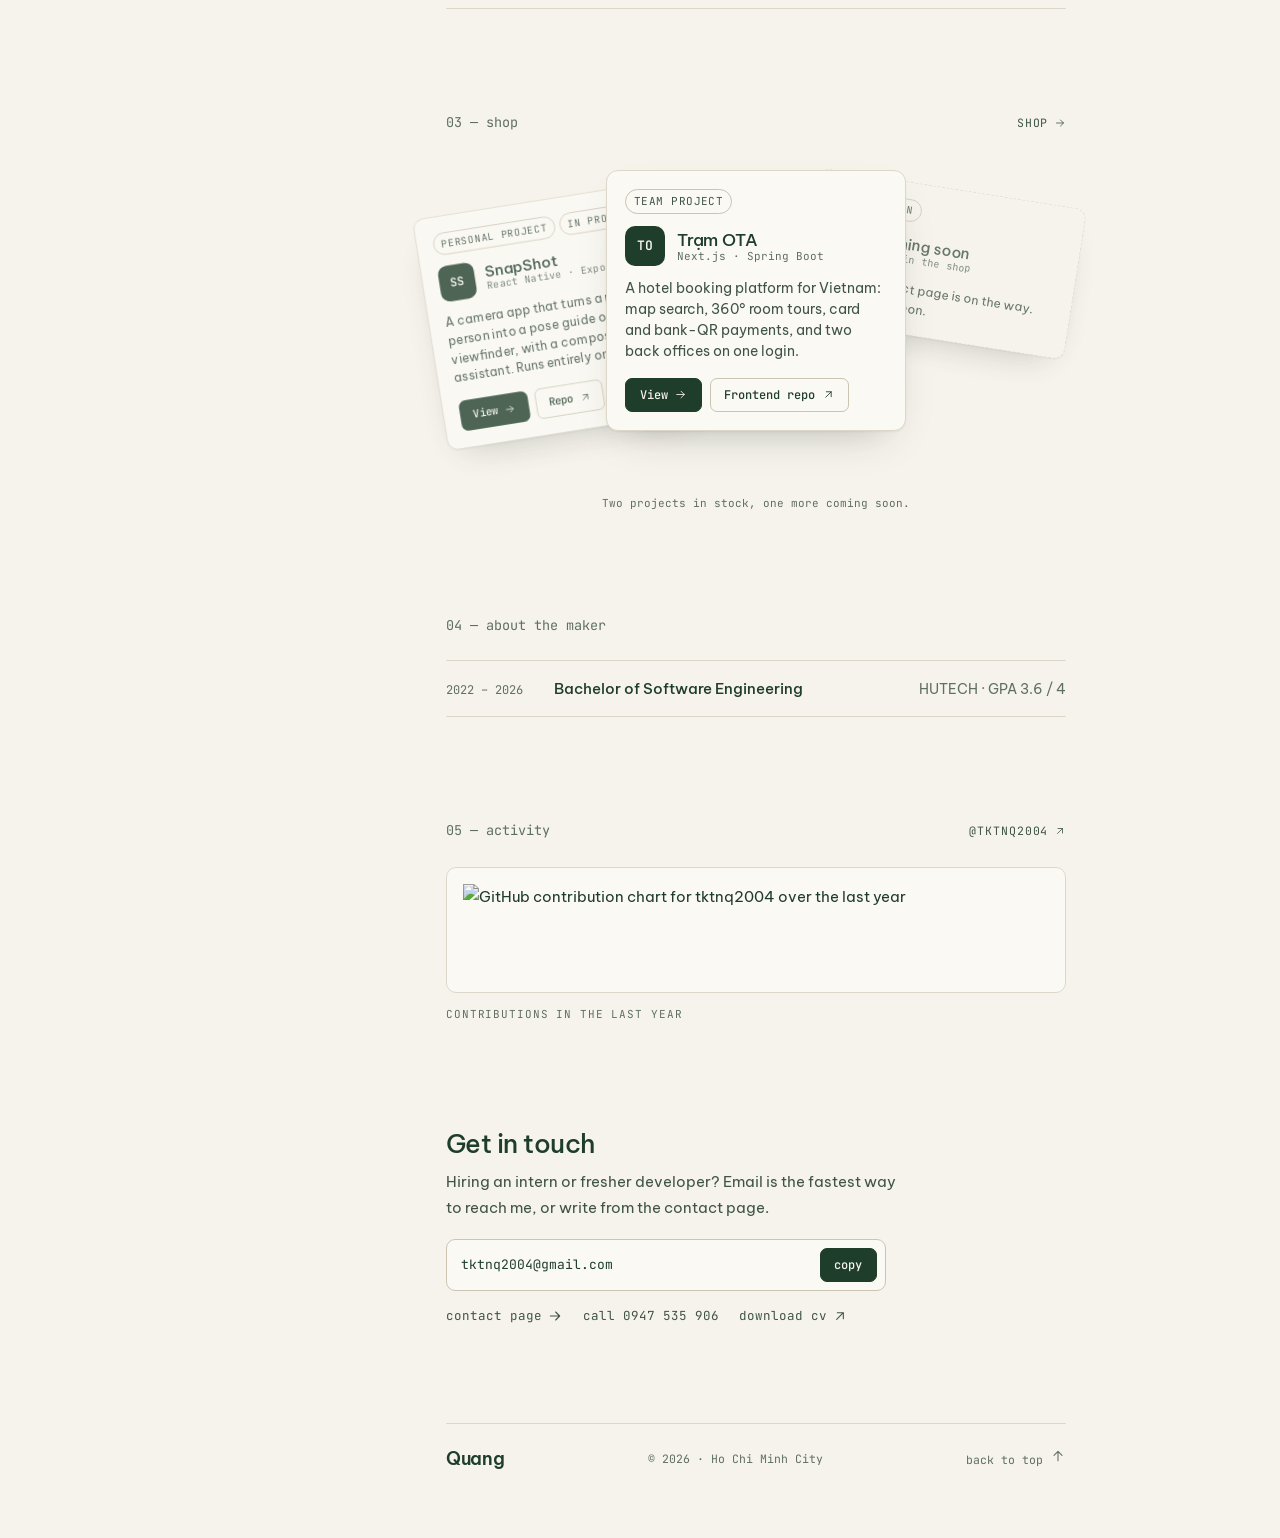
==== commit d8ed5063: "add snapshot into portfolio" ====
--- a/index.html
+++ b/index.html
@@ -1,12 +1,15 @@
 <!doctype html>
 <html lang="en">
+
 <head>
   <meta charset="utf-8">
   <meta name="viewport" content="width=device-width, initial-scale=1">
   <title>Trần Khương Trung Nhật Quang · Full-stack Developer</title>
-  <meta name="description" content="Intern / fresher full-stack developer in Ho Chi Minh City. CV, tech stack posts, projects and contact.">
+  <meta name="description"
+    content="Intern / fresher full-stack developer in Ho Chi Minh City. CV, tech stack posts, projects and contact.">
   <meta property="og:title" content="Trần Khương Trung Nhật Quang · Full-stack Developer">
-  <meta property="og:description" content="Intern / fresher full-stack developer in Ho Chi Minh City. CV, tech stack posts, projects and contact.">
+  <meta property="og:description"
+    content="Intern / fresher full-stack developer in Ho Chi Minh City. CV, tech stack posts, projects and contact.">
   <meta property="og:type" content="website">
   <meta property="og:image" content="assets/og.png">
   <meta name="theme-color" content="#f6f3ec" media="(prefers-color-scheme: light)">
@@ -14,61 +17,125 @@
   <link rel="icon" href="assets/favicon.svg" type="image/svg+xml">
   <link rel="preconnect" href="https://fonts.googleapis.com">
   <link rel="preconnect" href="https://fonts.gstatic.com" crossorigin>
-  <link rel="stylesheet" href="https://fonts.googleapis.com/css2?family=Be+Vietnam+Pro:wght@400;500;600&family=JetBrains+Mono:wght@400;500;600&display=swap">
-  <script>try { var t = localStorage.getItem('theme'); if (t === 'light' || t === 'dark') document.documentElement.dataset.theme = t; } catch (e) {}</script>
+  <link rel="stylesheet"
+    href="https://fonts.googleapis.com/css2?family=Be+Vietnam+Pro:wght@400;500;600&family=JetBrains+Mono:wght@400;500;600&display=swap">
+  <script>try { var t = localStorage.getItem('theme'); if (t === 'light' || t === 'dark') document.documentElement.dataset.theme = t; } catch (e) { }</script>
   <link rel="stylesheet" href="styles.css">
 </head>
+
 <body>
   <svg width="0" height="0" style="position:absolute" aria-hidden="true">
-    <symbol id="i-arrow" viewBox="0 0 24 24"><path d="M5 12h14M13 6l6 6-6 6"/></symbol>
-    <symbol id="i-ext" viewBox="0 0 24 24"><path d="M7 17L17 7M8 7h9v9"/></symbol>
-    <symbol id="i-up" viewBox="0 0 24 24"><path d="M12 19V5M6 11l6-6 6 6"/></symbol>
-    <symbol id="i-bag" viewBox="0 0 24 24"><path d="M6 7h12l1 13H5L6 7z"/><path d="M9 7a3 3 0 0 1 6 0"/></symbol>
-    <symbol id="i-pen" viewBox="0 0 24 24"><path d="M4 20h4L19 9l-4-4L4 16v4z"/><path d="M14 6l4 4"/></symbol>
-    <symbol id="i-award" viewBox="0 0 24 24"><circle cx="12" cy="9" r="5"/><path d="M8.5 13.5L7 21l5-3 5 3-1.5-7.5"/></symbol>
-    <symbol id="i-list" viewBox="0 0 24 24"><rect x="5" y="4" width="14" height="17" rx="2"/><path d="M9 4h6v3H9zM9 11h6M9 15h4"/></symbol>
-    <symbol id="i-file" viewBox="0 0 24 24"><path d="M14 3H6a2 2 0 0 0-2 2v14a2 2 0 0 0 2 2h12a2 2 0 0 0 2-2V9z"/><path d="M14 3v6h6M12 12v6M9 15l3 3 3-3"/></symbol>
-    <symbol id="i-mail" viewBox="0 0 24 24"><rect x="3" y="5" width="18" height="14" rx="2"/><path d="M3 7l9 6 9-6"/></symbol>
-    <symbol id="i-monitor" viewBox="0 0 24 24"><rect x="3" y="4" width="18" height="12" rx="2"/><path d="M8 20h8M12 16v4"/></symbol>
-    <symbol id="i-sun" viewBox="0 0 24 24"><circle cx="12" cy="12" r="4"/><path d="M12 2v2M12 20v2M4.9 4.9l1.4 1.4M17.7 17.7l1.4 1.4M2 12h2M20 12h2M4.9 19.1l1.4-1.4M17.7 6.3l1.4-1.4"/></symbol>
-    <symbol id="i-moon" viewBox="0 0 24 24"><path d="M20 14.5A8 8 0 0 1 9.5 4a8 8 0 1 0 10.5 10.5Z"/></symbol>
-    <symbol id="i-menu" viewBox="0 0 24 24"><path d="M4 7h16M4 12h16M4 17h16"/></symbol>
-    <symbol id="i-close" viewBox="0 0 24 24"><path d="M6 6l12 12M18 6L6 18"/></symbol>
-    <symbol id="i-plus" viewBox="0 0 24 24"><path d="M12 5v14M5 12h14"/></symbol>
-    <symbol id="i-check" viewBox="0 0 24 24"><path d="M5 12l5 5 9-10"/></symbol>
+    <symbol id="i-arrow" viewBox="0 0 24 24">
+      <path d="M5 12h14M13 6l6 6-6 6" />
+    </symbol>
+    <symbol id="i-ext" viewBox="0 0 24 24">
+      <path d="M7 17L17 7M8 7h9v9" />
+    </symbol>
+    <symbol id="i-up" viewBox="0 0 24 24">
+      <path d="M12 19V5M6 11l6-6 6 6" />
+    </symbol>
+    <symbol id="i-bag" viewBox="0 0 24 24">
+      <path d="M6 7h12l1 13H5L6 7z" />
+      <path d="M9 7a3 3 0 0 1 6 0" />
+    </symbol>
+    <symbol id="i-pen" viewBox="0 0 24 24">
+      <path d="M4 20h4L19 9l-4-4L4 16v4z" />
+      <path d="M14 6l4 4" />
+    </symbol>
+    <symbol id="i-award" viewBox="0 0 24 24">
+      <circle cx="12" cy="9" r="5" />
+      <path d="M8.5 13.5L7 21l5-3 5 3-1.5-7.5" />
+    </symbol>
+    <symbol id="i-list" viewBox="0 0 24 24">
+      <rect x="5" y="4" width="14" height="17" rx="2" />
+      <path d="M9 4h6v3H9zM9 11h6M9 15h4" />
+    </symbol>
+    <symbol id="i-file" viewBox="0 0 24 24">
+      <path d="M14 3H6a2 2 0 0 0-2 2v14a2 2 0 0 0 2 2h12a2 2 0 0 0 2-2V9z" />
+      <path d="M14 3v6h6M12 12v6M9 15l3 3 3-3" />
+    </symbol>
+    <symbol id="i-mail" viewBox="0 0 24 24">
+      <rect x="3" y="5" width="18" height="14" rx="2" />
+      <path d="M3 7l9 6 9-6" />
+    </symbol>
+    <symbol id="i-monitor" viewBox="0 0 24 24">
+      <rect x="3" y="4" width="18" height="12" rx="2" />
+      <path d="M8 20h8M12 16v4" />
+    </symbol>
+    <symbol id="i-sun" viewBox="0 0 24 24">
+      <circle cx="12" cy="12" r="4" />
+      <path d="M12 2v2M12 20v2M4.9 4.9l1.4 1.4M17.7 17.7l1.4 1.4M2 12h2M20 12h2M4.9 19.1l1.4-1.4M17.7 6.3l1.4-1.4" />
+    </symbol>
+    <symbol id="i-moon" viewBox="0 0 24 24">
+      <path d="M20 14.5A8 8 0 0 1 9.5 4a8 8 0 1 0 10.5 10.5Z" />
+    </symbol>
+    <symbol id="i-menu" viewBox="0 0 24 24">
+      <path d="M4 7h16M4 12h16M4 17h16" />
+    </symbol>
+    <symbol id="i-close" viewBox="0 0 24 24">
+      <path d="M6 6l12 12M18 6L6 18" />
+    </symbol>
+    <symbol id="i-plus" viewBox="0 0 24 24">
+      <path d="M12 5v14M5 12h14" />
+    </symbol>
+    <symbol id="i-check" viewBox="0 0 24 24">
+      <path d="M5 12l5 5 9-10" />
+    </symbol>
   </svg>
 
   <a class="skip" href="#main">Skip to content</a>
 
   <header class="topbar">
     <a href="index.html">Nhật Quang</a>
-    <button class="menu-btn" type="button" aria-label="Open menu" aria-expanded="false" aria-controls="side"><svg class="icon" aria-hidden="true"><use href="#i-menu"/></svg></button>
+    <button class="menu-btn" type="button" aria-label="Open menu" aria-expanded="false" aria-controls="side"><svg
+        class="icon" aria-hidden="true">
+        <use href="#i-menu" />
+      </svg></button>
   </header>
 
   <aside class="side" id="side" aria-label="Site">
     <a class="side-name" href="index.html">Nhật Quang</a>
     <nav aria-label="Main">
       <div class="side-group">
-        <a href="shop.html"><svg class="icon" aria-hidden="true"><use href="#i-bag"/></svg>Shop</a>
-        <a href="blog.html"><svg class="icon" aria-hidden="true"><use href="#i-pen"/></svg>Blog</a>
-        <a href="certifications.html"><svg class="icon" aria-hidden="true"><use href="#i-award"/></svg>Certifications</a>
-        <a href="contact.html"><svg class="icon" aria-hidden="true"><use href="#i-mail"/></svg>Contact</a>
+        <a href="shop.html"><svg class="icon" aria-hidden="true">
+            <use href="#i-bag" />
+          </svg>Shop</a>
+        <a href="blog.html"><svg class="icon" aria-hidden="true">
+            <use href="#i-pen" />
+          </svg>Blog</a>
+        <a href="certifications.html"><svg class="icon" aria-hidden="true">
+            <use href="#i-award" />
+          </svg>Certifications</a>
+        <a href="contact.html"><svg class="icon" aria-hidden="true">
+            <use href="#i-mail" />
+          </svg>Contact</a>
       </div>
       <div class="side-group">
         <a href="index.html#partners">Partners</a>
         <a href="index.html#maker">About the maker</a>
         <a href="index.html#activity">Activity</a>
-        <a href="assets/Tran-Khuong-Trung-Nhat-Quang-CV.pdf" download><svg class="icon" aria-hidden="true"><use href="#i-file"/></svg>Download CV</a>
+        <a href="assets/Tran-Khuong-Trung-Nhat-Quang-CV.pdf" download><svg class="icon" aria-hidden="true">
+            <use href="#i-file" />
+          </svg>Download CV</a>
       </div>
     </nav>
     <div class="side-foot">
       <div class="theme" role="group" aria-label="Theme">
-        <button type="button" data-theme-set="system" aria-label="Use system theme"><svg class="icon" aria-hidden="true"><use href="#i-monitor"/></svg></button>
-        <button type="button" data-theme-set="light" aria-label="Light theme"><svg class="icon" aria-hidden="true"><use href="#i-sun"/></svg></button>
-        <button type="button" data-theme-set="dark" aria-label="Dark theme"><svg class="icon" aria-hidden="true"><use href="#i-moon"/></svg></button>
+        <button type="button" data-theme-set="system" aria-label="Use system theme"><svg class="icon"
+            aria-hidden="true">
+            <use href="#i-monitor" />
+          </svg></button>
+        <button type="button" data-theme-set="light" aria-label="Light theme"><svg class="icon" aria-hidden="true">
+            <use href="#i-sun" />
+          </svg></button>
+        <button type="button" data-theme-set="dark" aria-label="Dark theme"><svg class="icon" aria-hidden="true">
+            <use href="#i-moon" />
+          </svg></button>
       </div>
       <p class="side-reach">For internships and fresher roles, reach me at</p>
-      <a class="side-mail" href="mailto:tktnq2004@gmail.com"><svg class="icon" aria-hidden="true"><use href="#i-mail"/></svg>tktnq2004@gmail.com</a>
+      <a class="side-mail" href="mailto:tktnq2004@gmail.com"><svg class="icon" aria-hidden="true">
+          <use href="#i-mail" />
+        </svg>tktnq2004@gmail.com</a>
     </div>
   </aside>
 
@@ -82,12 +149,20 @@
         </div>
         <div>
           <h1>Trần Khương Trung Nhật Quang</h1>
-          <p>I'm a full-stack developer and a fresh Software Engineering graduate from HUTECH. I build web apps end to end, from the database schema to the last button.</p>
-          <p>I'm looking for an <strong>intern or fresher role</strong> in Ho Chi Minh City. Read about my stack in the blog, see what I've built in the shop, or get in touch.</p>
+          <p>I'm a full-stack developer and a fresh Software Engineering graduate from HUTECH. I build web apps end to
+            end, from the database schema to the last button.</p>
+          <p>I'm looking for an <strong>intern or fresher role</strong> in Ho Chi Minh City. Read about my stack in the
+            blog, see what I've built in the shop, or get in touch.</p>
           <ul class="links">
-            <li><a href="https://github.com/tktnq2004" rel="me noopener">github <svg class="icon" aria-hidden="true"><use href="#i-ext"/></svg></a></li>
-            <li><a href="mailto:tktnq2004@gmail.com">email <svg class="icon" aria-hidden="true"><use href="#i-ext"/></svg></a></li>
-            <li><a href="assets/Tran-Khuong-Trung-Nhat-Quang-CV.pdf" download>cv <svg class="icon" aria-hidden="true"><use href="#i-ext"/></svg></a></li>
+            <li><a href="https://github.com/tktnq2004" rel="me noopener">github <svg class="icon" aria-hidden="true">
+                  <use href="#i-ext" />
+                </svg></a></li>
+            <li><a href="mailto:tktnq2004@gmail.com">email <svg class="icon" aria-hidden="true">
+                  <use href="#i-ext" />
+                </svg></a></li>
+            <li><a href="assets/Tran-Khuong-Trung-Nhat-Quang-CV.pdf" download>cv <svg class="icon" aria-hidden="true">
+                  <use href="#i-ext" />
+                </svg></a></li>
             <li><a href="tel:+84947535906">0947 535 906</a></li>
             <!-- TODO: add linkedin once you have the URL -->
           </ul>
@@ -96,137 +171,208 @@
 
       <div class="facts-grid">
         <div class="row3">
-          <div class="badge"><span class="mono-tile" aria-hidden="true">HU</span><div><b>HUTECH</b><span>Class of 2026</span></div></div>
-          <div class="badge"><span class="mono-tile" aria-hidden="true">TI</span><div><b>TIHA</b><span>Full-stack intern</span></div></div>
-          <div class="badge"><span class="mono-tile" aria-hidden="true">TO</span><div><b>Trạm OTA</b><span>Team project</span></div></div>
+          <div class="badge"><span class="mono-tile" aria-hidden="true">HU</span>
+            <div><b>HUTECH</b><span>Class of 2026</span></div>
+          </div>
+          <div class="badge"><span class="mono-tile" aria-hidden="true">TI</span>
+            <div><b>TIHA</b><span>Full-stack intern</span></div>
+          </div>
+          <div class="badge"><span class="mono-tile" aria-hidden="true">TO</span>
+            <div><b>Trạm OTA</b><span>Team project</span></div>
+          </div>
         </div>
         <div class="row3 stats">
           <div class="stat"><b>3.6<small> / 4</small></b><span>GPA</span></div>
-          <div class="stat"><b>34</b><span>Tech skills</span></div>
+          <div class="stat"><b>40</b><span>Tech skills</span></div>
           <div class="stat"><b>3<small> mo</small></b><span>Internship</span></div>
         </div>
       </div>
 
       <div class="sections">
-      <section class="sec" id="blog" aria-labelledby="h-blog">
-        <div class="sec-head">
-          <h2 id="h-blog">blog</h2>
-          <a class="sec-more" href="blog.html">blog <svg class="icon" aria-hidden="true"><use href="#i-arrow"/></svg></a>
-        </div>
-        <ul class="stack-list">
-          <li id="backend"><span class="stack-k">Backend</span><h3>Spring Boot, Spring Security, Express, Node.js, ASP.NET MVC, JWT auth</h3></li>
-          <li id="frontend"><span class="stack-k">Frontend</span><h3>Next.js, React, Tailwind CSS, Razor Pages, Thymeleaf</h3></li>
-          <li id="databases"><span class="stack-k">Databases</span><h3>MySQL, SQL Server, MongoDB, Redis</h3></li>
-          <li id="languages"><span class="stack-k">Languages</span><h3>TypeScript, JavaScript, Java, C#, SQL</h3></li>
-          <li id="integrations"><span class="stack-k">Integrations</span><h3>Stripe, SePay, VNPay, MapLibre GL, Three.js, Pannellum, Cloudflare R2</h3></li>
-          <li id="tools"><span class="stack-k">Tools</span><h3>Git &amp; GitHub, Docker, Vitest, Jest &amp; Supertest, Vercel, Render, Postman</h3></li>
-        </ul>
-      </section>
-
-      <section class="sec" id="partners" aria-labelledby="h-partners">
-        <div class="sec-head">
-          <h2 id="h-partners">partners</h2>
-          <a class="sec-more" href="assets/Tran-Khuong-Trung-Nhat-Quang-CV.pdf" download>full cv <svg class="icon" aria-hidden="true"><use href="#i-arrow"/></svg></a>
-        </div>
-        <ul class="rows">
-          <li>
-            <div class="row-line"><span class="row-when">2026</span><span class="row-title">TIHA · Bong Mai IT</span><span class="row-org">Full-stack intern</span></div>
-            <div class="row-detail">
-              <ul>
-                <li>Built a management system that moved a lottery agency's ticket sales, agent debts and revenue reports off paper.</li>
-                <li>8 management modules, 6 core workflows and 7 reports; React frontend, REST API in Express.</li>
-                <li>Designed the 8-table SQL Server database; deployed to Vercel and Render.</li>
+        <section class="sec" id="blog" aria-labelledby="h-blog">
+          <div class="sec-head">
+            <h2 id="h-blog">blog</h2>
+            <a class="sec-more" href="blog.html">blog <svg class="icon" aria-hidden="true">
+                <use href="#i-arrow" />
+              </svg></a>
+          </div>
+          <ul class="stack-list">
+            <li id="backend"><span class="stack-k">Backend</span>
+              <h3>Spring Boot, Spring Security, Express, Node.js, ASP.NET MVC, JWT auth</h3>
+            </li>
+            <li id="frontend"><span class="stack-k">Frontend</span>
+              <h3>Next.js, React, Tailwind CSS, Razor Pages, Thymeleaf</h3>
+            </li>
+            <li id="mobile"><span class="stack-k">Mobile</span>
+              <h3>React Native, Expo, Reanimated, Skia</h3>
+            </li>
+            <li id="databases"><span class="stack-k">Databases</span>
+              <h3>MySQL, SQL Server, MongoDB, Redis, SQLite</h3>
+            </li>
+            <li id="languages"><span class="stack-k">Languages</span>
+              <h3>TypeScript, JavaScript, Java, C#, SQL</h3>
+            </li>
+            <li id="integrations"><span class="stack-k">Integrations</span>
+              <h3>Stripe, SePay, VNPay, MapLibre GL, Three.js, Pannellum, Cloudflare R2, MediaPipe</h3>
+            </li>
+            <li id="tools"><span class="stack-k">Tools</span>
+              <h3>Git &amp; GitHub, Docker, Vitest, Jest &amp; Supertest, Vercel, Render, Postman</h3>
+            </li>
+          </ul>
+        </section>
+
+        <section class="sec" id="partners" aria-labelledby="h-partners">
+          <div class="sec-head">
+            <h2 id="h-partners">partners</h2>
+            <a class="sec-more" href="assets/Tran-Khuong-Trung-Nhat-Quang-CV.pdf" download>full cv <svg class="icon"
+                aria-hidden="true">
+                <use href="#i-arrow" />
+              </svg></a>
+          </div>
+          <ul class="rows">
+            <li>
+              <div class="row-line"><span class="row-when">2026</span><span class="row-title">TIHA · Bong Mai
+                  IT</span><span class="row-org">Full-stack intern</span></div>
+              <div class="row-detail">
+                <ul>
+                  <li>Built a management system that moved a lottery agency's ticket sales, agent debts and revenue
+                    reports off paper.</li>
+                  <li>8 management modules, 6 core workflows and 7 reports; React frontend, REST API in Express.</li>
+                  <li>Designed the 8-table SQL Server database; deployed to Vercel and Render.</li>
+                </ul>
+              </div>
+            </li>
+          </ul>
+        </section>
+
+        <section class="sec" id="shop" aria-labelledby="h-shop">
+          <div class="sec-head">
+            <h2 id="h-shop">shop</h2>
+            <a class="sec-more" href="shop.html">shop <svg class="icon" aria-hidden="true">
+                <use href="#i-arrow" />
+              </svg></a>
+          </div>
+          <div class="fan" data-fan data-start="1">
+            <article class="pcard" data-pos="1">
+              <ul class="tags">
+                <li>Personal project</li>
+                <li>In progress</li>
               </ul>
-            </div>
-          </li>
-        </ul>
-      </section>
-
-      <section class="sec" id="shop" aria-labelledby="h-shop">
-        <div class="sec-head">
-          <h2 id="h-shop">shop</h2>
-          <a class="sec-more" href="shop.html">shop <svg class="icon" aria-hidden="true"><use href="#i-arrow"/></svg></a>
-        </div>
-        <div class="fan" data-fan data-start="1">
+              <div class="pcard-head">
+                <span class="mono-tile" aria-hidden="true">SS</span>
+                <h3>SnapShot<small>React Native · Expo</small></h3>
+              </div>
+              <p>A camera app that turns a photo of a person into a pose guide on the viewfinder, with a composition
+                assistant. Runs entirely on the phone.</p>
+              <div class="pcard-actions">
+                <a class="btn btn-ink" href="shop-snapshot.html">View <svg class="icon" aria-hidden="true">
+                    <use href="#i-arrow" />
+                  </svg></a>
+                <a class="btn btn-line" href="https://github.com/tktnq2004/TakeASnap/tree/rebuild" rel="noopener">Repo
+                  <svg class="icon" aria-hidden="true">
+                    <use href="#i-ext" />
+                  </svg></a>
+              </div>
+            </article>
+
+            <article class="pcard" data-pos="0">
+              <ul class="tags">
+                <li>Team project</li>
+              </ul>
+              <div class="pcard-head">
+                <span class="mono-tile" aria-hidden="true">TO</span>
+                <h3>Trạm OTA<small>Next.js · Spring Boot</small></h3>
+              </div>
+              <p>A hotel booking platform for Vietnam: map search, 360° room tours, card and bank-QR payments, and two
+                back offices on one login.</p>
+              <div class="pcard-actions">
+                <a class="btn btn-ink" href="shop-tram-ota.html">View <svg class="icon" aria-hidden="true">
+                    <use href="#i-arrow" />
+                  </svg></a>
+                <a class="btn btn-line" href="https://github.com/tktnq2004/Mini-OTA-Upgrade" rel="noopener">Frontend
+                  repo <svg class="icon" aria-hidden="true">
+                    <use href="#i-ext" />
+                  </svg></a>
+              </div>
+            </article>
             <article class="pcard pcard-soon" data-pos="-1">
-              <ul class="tags"><li>Coming soon</li></ul>
+              <ul class="tags">
+                <li>Coming soon</li>
+              </ul>
               <div class="pcard-head">
                 <span class="mono-tile" aria-hidden="true">··</span>
                 <h3>Coming soon<small>Next in the shop</small></h3>
               </div>
               <p>Another project page is on the way. Check back soon.</p>
             </article>
-            <article class="pcard" data-pos="0">
-              <ul class="tags"><li>Team project</li></ul>
-              <div class="pcard-head">
-                <span class="mono-tile" aria-hidden="true">TO</span>
-                <h3>Trạm OTA<small>Next.js · Spring Boot</small></h3>
-              </div>
-              <p>A hotel booking platform for Vietnam: map search, 360° room tours, card and bank-QR payments, and two back offices on one login.</p>
-              <div class="pcard-actions">
-                <a class="btn btn-ink" href="shop-tram-ota.html">View <svg class="icon" aria-hidden="true"><use href="#i-arrow"/></svg></a>
-                <a class="btn btn-line" href="https://github.com/tktnq2004/Mini-OTA-Upgrade" rel="noopener">Backend repo <svg class="icon" aria-hidden="true"><use href="#i-ext"/></svg></a>
-              </div>
-            </article>
-            <article class="pcard pcard-soon" data-pos="1">
-              <ul class="tags"><li>Coming soon</li></ul>
-              <div class="pcard-head">
-                <span class="mono-tile" aria-hidden="true">··</span>
-                <h3>Coming soon<small>Next in the shop</small></h3>
-              </div>
-              <p>Another project page is on the way. Check back soon.</p>
-            </article>
-        </div>
-        <p class="fan-hint">One project in stock, more coming soon.</p>
-      </section>
-
-      <section class="sec" id="maker" aria-labelledby="h-maker">
-        <div class="sec-head">
-          <h2 id="h-maker">about the maker</h2>
-        </div>
-        <ul class="rows">
-          <li><div class="row-line"><span class="row-when">2022 – 2026</span><span class="row-title">Bachelor of Software Engineering</span><span class="row-org">HUTECH · GPA 3.6 / 4</span></div></li>
-        </ul>
-      </section>
-
-      <section class="sec" id="certifications" data-certs hidden aria-labelledby="h-certs">
-        <div class="sec-head">
-          <h2 id="h-certs">certifications</h2>
-          <a class="sec-more" href="certifications.html">all certifications <svg class="icon" aria-hidden="true"><use href="#i-arrow"/></svg></a>
-        </div>
-        <div class="certs"></div>
-      </section>
-
-      <section class="sec" id="activity" aria-labelledby="h-gh">
-        <div class="sec-head">
-          <h2 id="h-gh">activity</h2>
-          <a class="sec-more" href="https://github.com/tktnq2004" rel="noopener">@tktnq2004 <svg class="icon" aria-hidden="true"><use href="#i-ext"/></svg></a>
-        </div>
-        <div class="gh">
-          <img src="https://ghchart.rshah.org/1f3d2b/tktnq2004" width="663" height="104" alt="GitHub contribution chart for tktnq2004 over the last year" loading="lazy">
-        </div>
-        <p class="gh-cap">Contributions in the last year</p>
-      </section>
+          </div>
+          <p class="fan-hint">Two projects in stock, one more coming soon.</p>
+        </section>
+
+        <section class="sec" id="maker" aria-labelledby="h-maker">
+          <div class="sec-head">
+            <h2 id="h-maker">about the maker</h2>
+          </div>
+          <ul class="rows">
+            <li>
+              <div class="row-line"><span class="row-when">2022 – 2026</span><span class="row-title">Bachelor of
+                  Software Engineering</span><span class="row-org">HUTECH · GPA 3.6 / 4</span></div>
+            </li>
+          </ul>
+        </section>
+
+        <section class="sec" id="certifications" data-certs hidden aria-labelledby="h-certs">
+          <div class="sec-head">
+            <h2 id="h-certs">certifications</h2>
+            <a class="sec-more" href="certifications.html">all certifications <svg class="icon" aria-hidden="true">
+                <use href="#i-arrow" />
+              </svg></a>
+          </div>
+          <div class="certs"></div>
+        </section>
+
+        <section class="sec" id="activity" aria-labelledby="h-gh">
+          <div class="sec-head">
+            <h2 id="h-gh">activity</h2>
+            <a class="sec-more" href="https://github.com/tktnq2004" rel="noopener">@tktnq2004 <svg class="icon"
+                aria-hidden="true">
+                <use href="#i-ext" />
+              </svg></a>
+          </div>
+          <div class="gh">
+            <img src="https://ghchart.rshah.org/1f3d2b/tktnq2004" width="663" height="104"
+              alt="GitHub contribution chart for tktnq2004 over the last year" loading="lazy">
+          </div>
+          <p class="gh-cap">Contributions in the last year</p>
+        </section>
       </div>
 
       <section class="hello" id="contact" aria-labelledby="h-hello">
         <h2 id="h-hello">Get in touch</h2>
-        <p>Hiring an intern or fresher developer? Email is the fastest way to reach me, or write from the contact page.</p>
+        <p>Hiring an intern or fresher developer? Email is the fastest way to reach me, or write from the contact page.
+        </p>
         <div class="mailbox">
           <span>tktnq2004@gmail.com</span>
           <button class="btn btn-ink" type="button" data-copy="tktnq2004@gmail.com">copy</button>
         </div>
         <div class="hello-links">
-          <a href="contact.html">contact page <svg class="icon" aria-hidden="true"><use href="#i-arrow"/></svg></a>
+          <a href="contact.html">contact page <svg class="icon" aria-hidden="true">
+              <use href="#i-arrow" />
+            </svg></a>
           <a href="tel:+84947535906">call 0947 535 906</a>
-          <a href="assets/Tran-Khuong-Trung-Nhat-Quang-CV.pdf" download>download cv <svg class="icon" aria-hidden="true"><use href="#i-ext"/></svg></a>
+          <a href="assets/Tran-Khuong-Trung-Nhat-Quang-CV.pdf" download>download cv <svg class="icon"
+              aria-hidden="true">
+              <use href="#i-ext" />
+            </svg></a>
         </div>
       </section>
 
       <footer class="foot">
         <b>Quang</b>
         <span>© 2026 · Ho Chi Minh City</span>
-        <a href="#main">back to top <svg class="icon" aria-hidden="true"><use href="#i-up"/></svg></a>
+        <a href="#main">back to top <svg class="icon" aria-hidden="true">
+            <use href="#i-up" />
+          </svg></a>
       </footer>
     </div>
   </main>
@@ -234,4 +380,5 @@
   <script src="data/certifications.js"></script>
   <script src="script.js"></script>
 </body>
-</html>
+
+</html>
